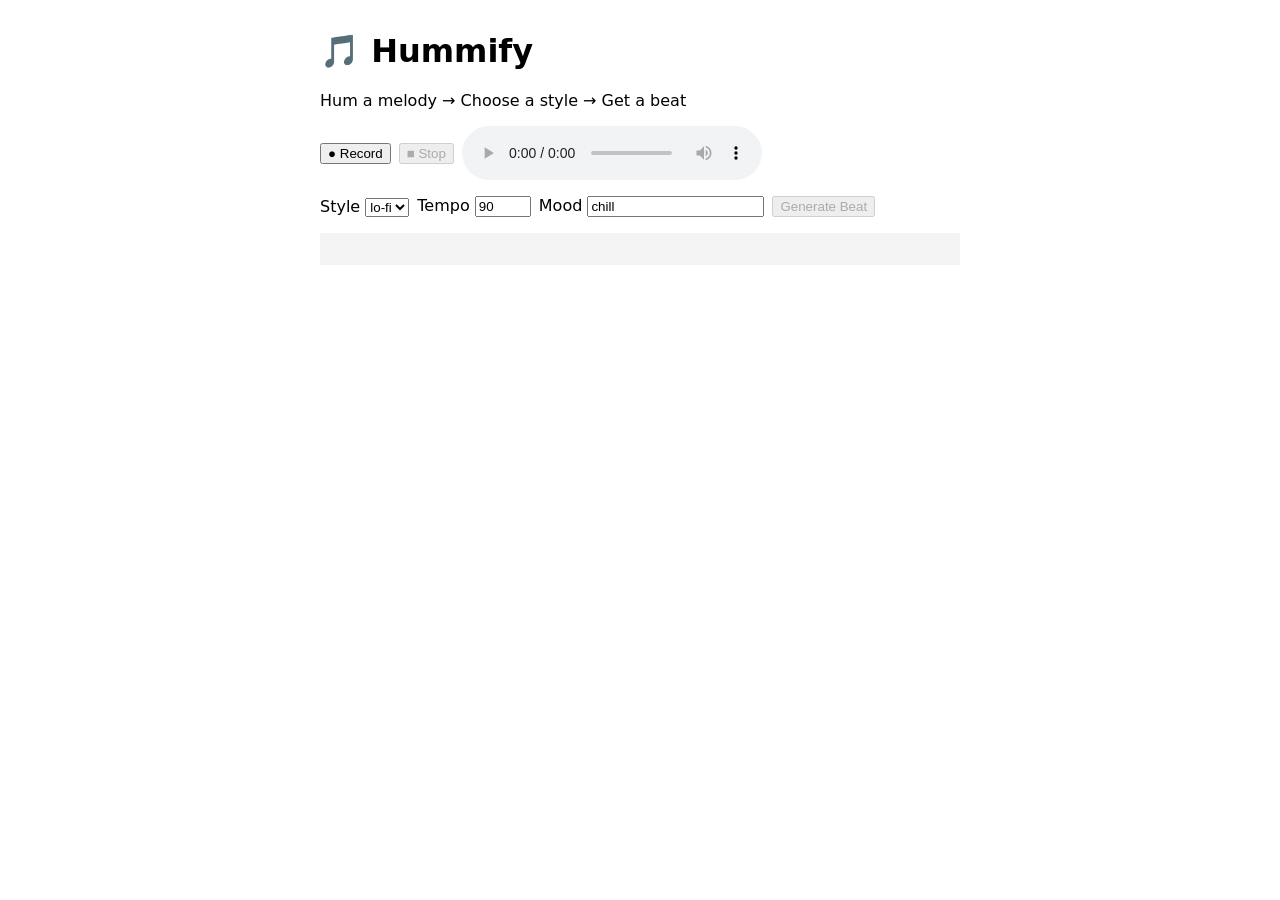
==== frontend/index.html @ a6fd2d47 "Scaffold FastAPI backend + static frontend with real melody extraction" ====
<!doctype html>
<html lang="en">
<head>
  <meta charset="utf-8" />
  <meta name="viewport" content="width=device-width, initial-scale=1" />
  <title>Hummify — Hum → Style → Beat</title>
  <link rel="stylesheet" href="./styles.css" />
</head>
<body>
  <main>
    <h1>🎵 Hummify</h1>
    <p>Hum a melody → Choose a style → Get a beat</p>
    <section>
      <button id="recordBtn">● Record</button>
      <button id="stopBtn" disabled>■ Stop</button>
      <audio id="preview" controls></audio>
    </section>
    <section>
      <label>Style <select id="style"></select></label>
      <label>Tempo <input id="tempo" type="number" value="90" min="60" max="180" /></label>
      <label>Mood <input id="mood" type="text" value="chill" /></label>
      <button id="generateBtn" disabled>Generate Beat</button>
    </section>
    <pre id="output"></pre>
  </main>
  <script type="module" src="./app.js"></script>
</body>
</html>
---- frontend/styles.css ----
body { font-family: system-ui, sans-serif; max-width: 640px; margin: 2rem auto; padding: 0 1rem; }
section { margin: 1rem 0; display: flex; gap: 0.5rem; align-items: center; flex-wrap: wrap; }
pre { background: #f4f4f4; padding: 1rem; white-space: pre-wrap; }
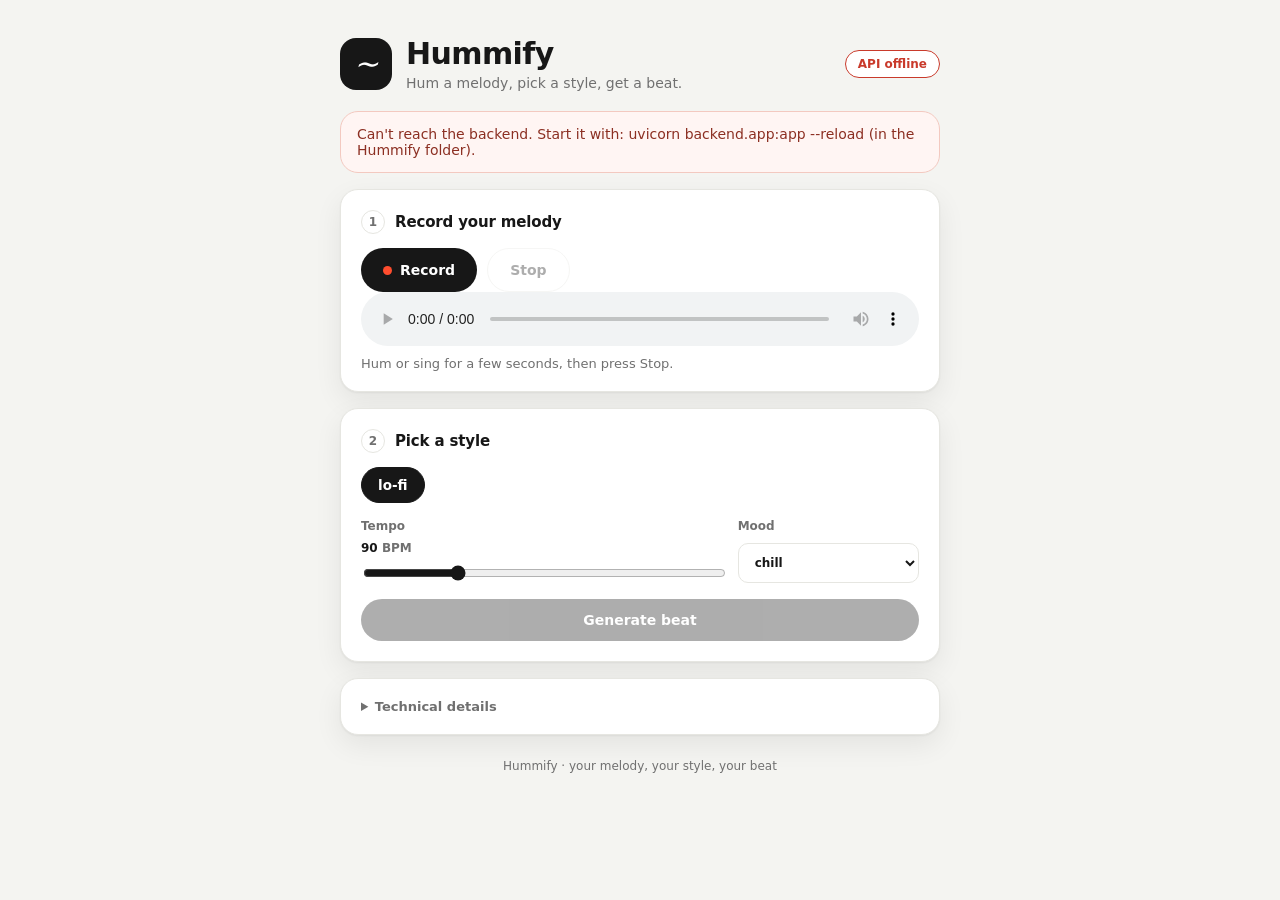
==== commit de79d12f: "Render style-based beats to WAV with audio serving, friendly UI rework" ====
--- a/frontend/index.html
+++ b/frontend/index.html
@@ -7,21 +7,58 @@
   <link rel="stylesheet" href="./styles.css" />
 </head>
 <body>
-  <main>
-    <h1>🎵 Hummify</h1>
-    <p>Hum a melody → Choose a style → Get a beat</p>
-    <section>
-      <button id="recordBtn">● Record</button>
-      <button id="stopBtn" disabled>■ Stop</button>
+  <main class="wrap">
+    <header class="hero">
+      <div class="logo" aria-hidden="true">~</div>
+      <div>
+        <h1>Hummify</h1>
+        <p class="tagline">Hum a melody, pick a style, get a beat.</p>
+      </div>
+      <span id="apiStatus" class="status" data-state="checking">connecting…</span>
+    </header>
+
+    <div id="banner" class="banner" hidden></div>
+
+    <section class="card">
+      <div class="step"><span class="num">1</span><h2>Record your melody</h2><span id="recTimer" class="timer" hidden>0:00</span></div>
+      <div class="row">
+        <button id="recordBtn" class="btn record"><span class="dot" aria-hidden="true"></span>Record</button>
+        <button id="stopBtn" class="btn ghost" disabled>Stop</button>
+      </div>
       <audio id="preview" controls></audio>
+      <p class="hint">Hum or sing for a few seconds, then press Stop.</p>
     </section>
-    <section>
-      <label>Style <select id="style"></select></label>
-      <label>Tempo <input id="tempo" type="number" value="90" min="60" max="180" /></label>
-      <label>Mood <input id="mood" type="text" value="chill" /></label>
-      <button id="generateBtn" disabled>Generate Beat</button>
+
+    <section class="card">
+      <div class="step"><span class="num">2</span><h2>Pick a style</h2></div>
+      <div id="style" class="chips" role="radiogroup" aria-label="Music style"></div>
+      <div class="controls">
+        <label class="field">Tempo <span><output id="tempoVal" for="tempo">90</output> BPM</span>
+          <input id="tempo" type="range" min="60" max="180" value="90" />
+        </label>
+        <label class="field">Mood
+          <select id="mood">
+            <option>chill</option><option>smooth</option><option>dark</option>
+            <option>bright</option><option>energetic</option><option>driving</option>
+          </select>
+        </label>
+      </div>
+      <button id="generateBtn" class="btn primary" disabled>Generate beat</button>
     </section>
-    <pre id="output"></pre>
+
+    <section id="resultCard" class="card result" hidden>
+      <div class="step"><span class="num">3</span><h2>Your beat</h2></div>
+      <p id="resultMeta" class="meta"></p>
+      <audio id="beat" controls></audio>
+      <a id="download" class="btn ghost" download="hummify-beat.wav">Download WAV</a>
+    </section>
+
+    <details class="card details">
+      <summary>Technical details</summary>
+      <pre id="output">Ready.</pre>
+    </details>
+
+    <footer class="foot">Hummify · your melody, your style, your beat</footer>
   </main>
   <script type="module" src="./app.js"></script>
 </body>
--- a/frontend/styles.css
+++ b/frontend/styles.css
@@ -1,3 +1,136 @@
-body { font-family: system-ui, sans-serif; max-width: 640px; margin: 2rem auto; padding: 0 1rem; }
-section { margin: 1rem 0; display: flex; gap: 0.5rem; align-items: center; flex-wrap: wrap; }
-pre { background: #f4f4f4; padding: 1rem; white-space: pre-wrap; }
+:root {
+  --bg: #f4f4f1;
+  --card: #ffffff;
+  --ink: #171717;
+  --muted: #707070;
+  --line: #e6e6e1;
+  --accent: #ff4d2e;
+  --green: #1a7f4b;
+  --red: #c93a2b;
+  --radius: 18px;
+  --shadow: 0 1px 2px rgba(0, 0, 0, 0.05), 0 10px 28px rgba(0, 0, 0, 0.07);
+}
+
+* { box-sizing: border-box; }
+
+body {
+  margin: 0;
+  font-family: ui-sans-serif, system-ui, -apple-system, "Segoe UI", Roboto, sans-serif;
+  background: var(--bg);
+  color: var(--ink);
+  -webkit-font-smoothing: antialiased;
+}
+
+.wrap { max-width: 640px; margin: 0 auto; padding: 36px 20px 64px; }
+
+/* hero */
+.hero { display: flex; align-items: center; gap: 14px; margin-bottom: 20px; }
+.logo {
+  width: 52px; height: 52px; flex: none;
+  display: grid; place-items: center;
+  font-size: 30px; font-style: italic; color: #fff;
+  background: var(--ink); border-radius: 16px;
+}
+.hero h1 { margin: 0; font-size: 30px; letter-spacing: -0.02em; }
+.tagline { margin: 4px 0 0; color: var(--muted); font-size: 14px; }
+.status {
+  margin-left: auto; flex: none;
+  font-size: 12px; font-weight: 650;
+  border: 1px solid var(--line); border-radius: 999px;
+  padding: 6px 12px; background: var(--card); color: var(--muted);
+}
+.status[data-state="online"] { color: var(--green); border-color: currentColor; }
+.status[data-state="offline"] { color: var(--red); border-color: currentColor; }
+
+/* banner */
+.banner {
+  border-radius: var(--radius);
+  background: #fff5f3; border: 1px solid #f3c9c0; color: #8c2f22;
+  padding: 14px 16px; font-size: 14px; margin-bottom: 16px;
+}
+
+/* cards */
+.card {
+  background: var(--card);
+  border: 1px solid var(--line);
+  border-radius: var(--radius);
+  box-shadow: var(--shadow);
+  padding: 20px;
+  margin-bottom: 16px;
+}
+.step { display: flex; align-items: center; gap: 10px; margin-bottom: 14px; }
+.step h2 { margin: 0; font-size: 15px; font-weight: 650; letter-spacing: -0.01em; }
+.num {
+  width: 24px; height: 24px; flex: none;
+  display: grid; place-items: center;
+  font-size: 12px; font-weight: 700; color: var(--muted);
+  border: 1px solid var(--line); border-radius: 999px;
+}
+.timer {
+  margin-left: auto; font-variant-numeric: tabular-nums;
+  font-size: 13px; font-weight: 650; color: var(--accent);
+}
+.hint { margin: 10px 0 0; font-size: 13px; color: var(--muted); }
+.meta { margin: 0 0 10px; font-size: 13px; font-weight: 600; color: var(--muted); }
+
+.row { display: flex; gap: 10px; }
+.controls { display: grid; grid-template-columns: 2fr 1fr; gap: 14px; margin-bottom: 16px; }
+@media (max-width: 520px) { .controls { grid-template-columns: 1fr; } }
+
+/* style chips */
+.chips { display: flex; flex-wrap: wrap; gap: 8px; margin-bottom: 16px; }
+.chip {
+  appearance: none; border: 1px solid var(--line); background: #fff;
+  border-radius: 999px; padding: 9px 16px;
+  font: inherit; font-size: 13.5px; font-weight: 600; color: var(--ink);
+  cursor: pointer;
+}
+.chip:hover { border-color: var(--ink); }
+.chip.on { background: var(--ink); border-color: var(--ink); color: #fff; }
+
+/* fields */
+.field { display: grid; gap: 8px; font-size: 12px; font-weight: 650; color: var(--muted); }
+.field span { font-weight: 600; }
+.field output { font-variant-numeric: tabular-nums; color: var(--ink); }
+select, input[type="text"] {
+  font: inherit; color: var(--ink);
+  border: 1px solid var(--line); border-radius: 10px;
+  padding: 10px 12px; background: #fff; width: 100%;
+}
+input[type="range"] { width: 100%; accent-color: var(--ink); }
+select:focus-visible, input:focus-visible, button:focus-visible, a:focus-visible {
+  outline: 2px solid var(--ink); outline-offset: 2px;
+}
+
+/* buttons */
+.btn {
+  appearance: none; border: 0; border-radius: 999px;
+  padding: 13px 22px; font: inherit; font-size: 14px; font-weight: 650;
+  cursor: pointer; display: inline-flex; align-items: center; gap: 8px;
+  text-decoration: none; transition: transform 0.05s ease, opacity 0.15s ease;
+}
+.btn:active { transform: scale(0.98); }
+.btn:disabled { opacity: 0.35; cursor: not-allowed; }
+.record { background: var(--ink); color: #fff; }
+.record .dot { width: 9px; height: 9px; border-radius: 999px; background: var(--accent); }
+body.recording .record .dot { animation: pulse 1s ease-in-out infinite; }
+@keyframes pulse { 50% { opacity: 0.2; } }
+.ghost { background: transparent; border: 1px solid var(--line); color: var(--ink); }
+.primary { background: var(--ink); color: #fff; width: 100%; justify-content: center; }
+body.generating .primary { opacity: 0.6; cursor: wait; }
+
+audio { width: 100%; display: block; }
+#beat { margin-bottom: 12px; }
+#download:not([href]) { display: none; }
+.result:not([hidden]) { border-color: var(--ink); }
+
+.details summary { cursor: pointer; font-size: 13px; font-weight: 650; color: var(--muted); }
+.details pre {
+  margin: 12px 0 0; padding: 14px;
+  background: #101010; color: #d7d7d7;
+  border-radius: 10px; font-size: 12px;
+  white-space: pre-wrap; word-break: break-word;
+  max-height: 220px; overflow: auto;
+}
+
+.foot { text-align: center; color: var(--muted); font-size: 12px; margin-top: 24px; }
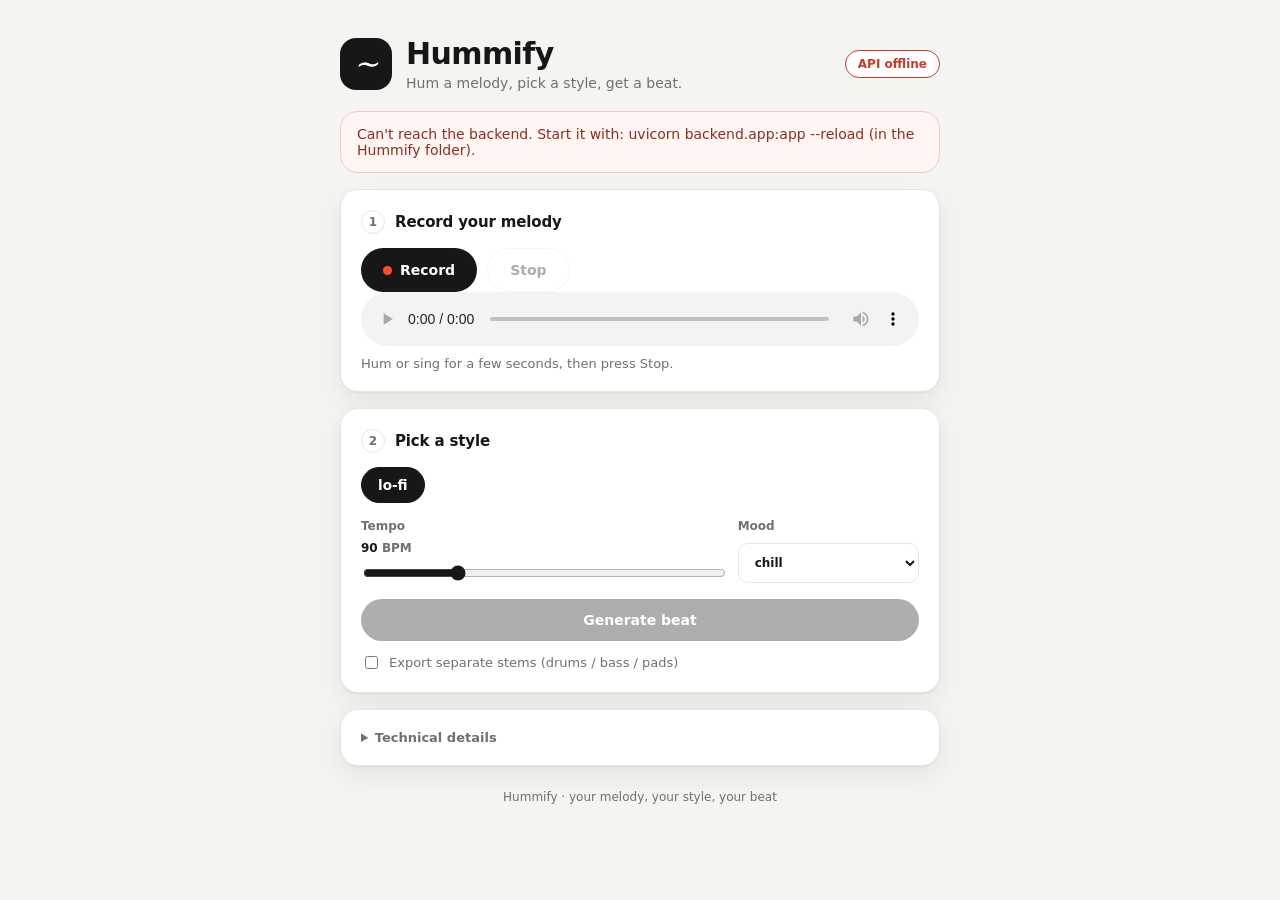
==== commit f26949c9: "Seeded beat variations with regenerate + stem export" ====
--- a/frontend/index.html
+++ b/frontend/index.html
@@ -44,13 +44,19 @@
         </label>
       </div>
       <button id="generateBtn" class="btn primary" disabled>Generate beat</button>
+      <label class="check"><input id="stems" type="checkbox" /> Export separate stems (drums / bass / pads)</label>
     </section>
 
     <section id="resultCard" class="card result" hidden>
       <div class="step"><span class="num">3</span><h2>Your beat</h2></div>
       <p id="resultMeta" class="meta"></p>
       <audio id="beat" controls></audio>
-      <a id="download" class="btn ghost" download="hummify-beat.wav">Download WAV</a>
+      <div class="row between">
+        <a id="download" class="btn ghost" download="hummify-beat.wav">Download WAV</a>
+        <button id="regenBtn" class="btn ghost">Regenerate</button>
+      </div>
+      <ol id="versions" class="versions"></ol>
+      <div id="stemLinks" class="chips stems" hidden></div>
     </section>
 
     <details class="card details">
--- a/frontend/styles.css
+++ b/frontend/styles.css
@@ -74,6 +74,9 @@
 .meta { margin: 0 0 10px; font-size: 13px; font-weight: 600; color: var(--muted); }
 
 .row { display: flex; gap: 10px; }
+.row.between { justify-content: space-between; margin-top: 4px; }
+.versions { margin: 12px 0 0; padding-left: 20px; font-size: 13px; display: grid; gap: 4px; }
+.versions a { color: var(--ink); }
 .controls { display: grid; grid-template-columns: 2fr 1fr; gap: 14px; margin-bottom: 16px; }
 @media (max-width: 520px) { .controls { grid-template-columns: 1fr; } }
 
@@ -117,6 +120,10 @@
 @keyframes pulse { 50% { opacity: 0.2; } }
 .ghost { background: transparent; border: 1px solid var(--line); color: var(--ink); }
 .primary { background: var(--ink); color: #fff; width: 100%; justify-content: center; }
+.check { display: flex; align-items: center; gap: 8px; margin-top: 12px; font-size: 13px; color: var(--muted); cursor: pointer; }
+.check input { accent-color: var(--ink); width: auto; }
+.stems { margin-top: 12px; }
+.stem { text-decoration: none; font-size: 12.5px; padding: 7px 13px; }
 body.generating .primary { opacity: 0.6; cursor: wait; }
 
 audio { width: 100%; display: block; }
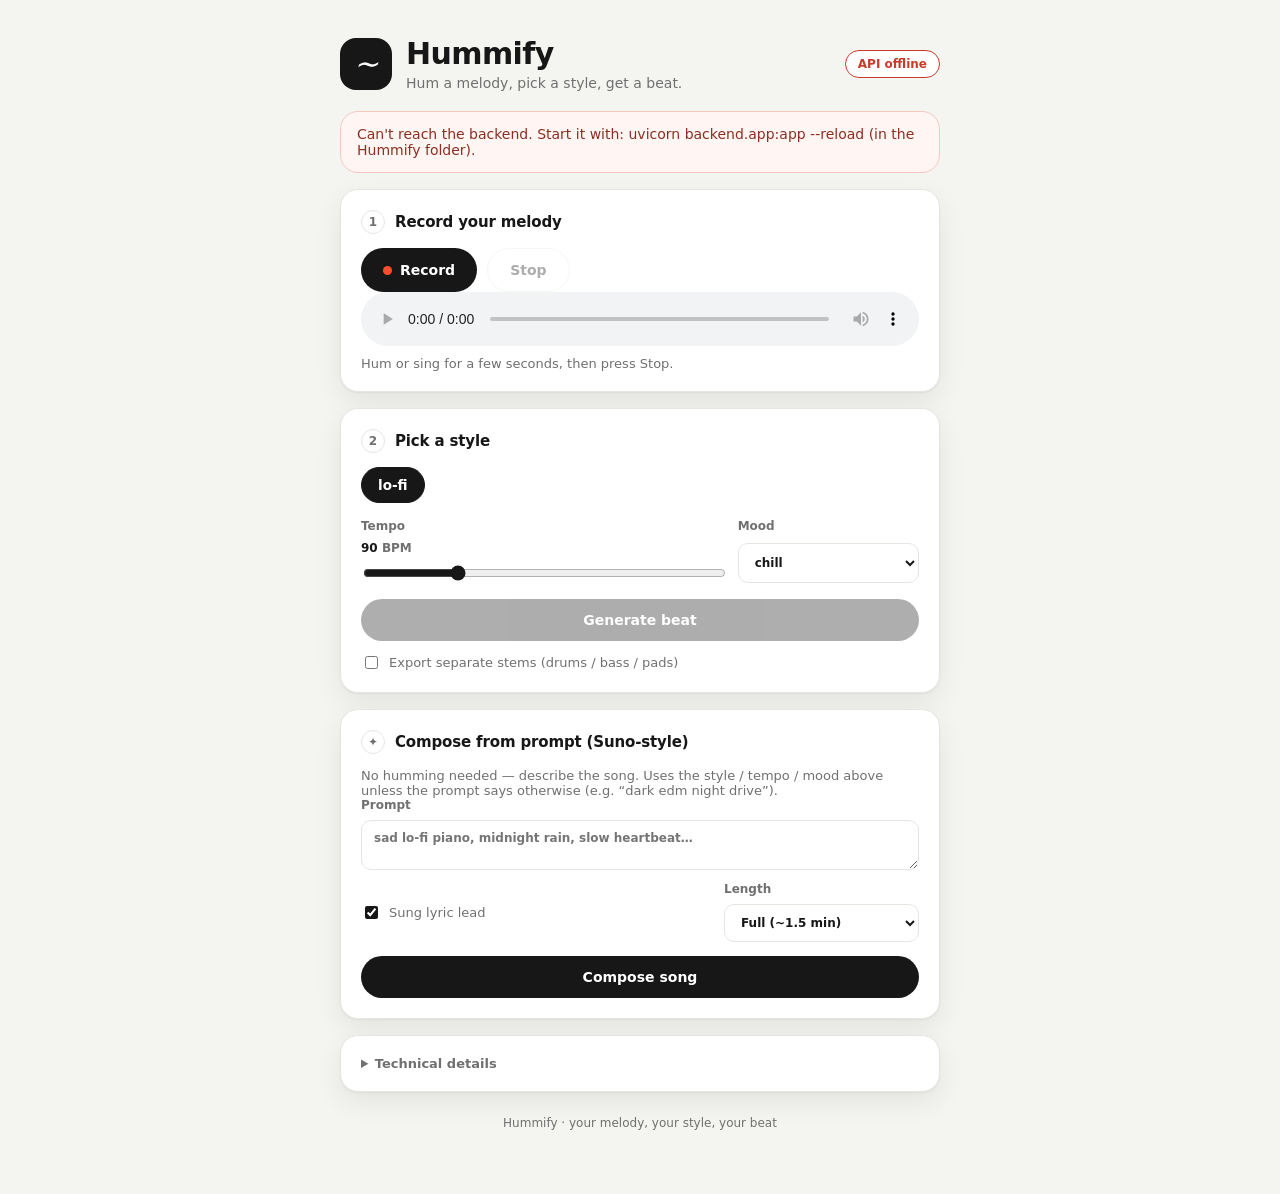
==== commit d9570d57: "Suno-lite compose: prompt to full song with lyrics and vocal lead" ====
--- a/frontend/index.html
+++ b/frontend/index.html
@@ -47,6 +47,34 @@
       <label class="check"><input id="stems" type="checkbox" /> Export separate stems (drums / bass / pads)</label>
     </section>
 
+    <section class="card">
+      <div class="step"><span class="num">✦</span><h2>Compose from prompt (Suno-style)</h2></div>
+      <p class="hint">No humming needed — describe the song. Uses the style / tempo / mood above unless the prompt says otherwise (e.g. “dark edm night drive”).</p>
+      <label class="field">Prompt
+        <textarea id="prompt" rows="2" placeholder="sad lo-fi piano, midnight rain, slow heartbeat…"></textarea>
+      </label>
+      <div class="row song-opts">
+        <label class="check"><input id="vocalsBox" type="checkbox" checked /> Sung lyric lead</label>
+        <label class="field inline">Length
+          <select id="songLength">
+            <option value="full">Full (~1.5 min)</option>
+            <option value="short">Short preview (~15 s)</option>
+          </select>
+        </label>
+      </div>
+      <button id="composeBtn" class="btn primary">Compose song</button>
+      <div id="songResult" hidden>
+        <p id="songMeta" class="meta"></p>
+        <audio id="song" controls></audio>
+        <div class="row between">
+          <a id="songDownload" class="btn ghost">Download WAV</a>
+          <button id="songRemixBtn" class="btn ghost">Remix</button>
+        </div>
+        <p id="songStruct" class="meta structure"></p>
+        <pre id="lyrics" class="lyrics"></pre>
+      </div>
+    </section>
+
     <section id="resultCard" class="card result" hidden>
       <div class="step"><span class="num">3</span><h2>Your beat</h2></div>
       <p id="resultMeta" class="meta"></p>
--- a/frontend/styles.css
+++ b/frontend/styles.css
@@ -95,11 +95,24 @@
 .field { display: grid; gap: 8px; font-size: 12px; font-weight: 650; color: var(--muted); }
 .field span { font-weight: 600; }
 .field output { font-variant-numeric: tabular-nums; color: var(--ink); }
-select, input[type="text"] {
+select, input[type="text"], textarea {
   font: inherit; color: var(--ink);
   border: 1px solid var(--line); border-radius: 10px;
   padding: 10px 12px; background: #fff; width: 100%;
 }
+textarea { resize: vertical; margin-bottom: 12px; }
+.song-opts { align-items: center; justify-content: space-between; margin-bottom: 14px; }
+.song-opts .check { margin-top: 0; }
+.field.inline { min-width: 170px; }
+.lyrics {
+  margin: 12px 0 0; padding: 14px;
+  background: #101010; color: #d7d7d7;
+  border-radius: 10px; font-size: 12.5px; line-height: 1.6;
+  white-space: pre-wrap; word-break: break-word;
+  max-height: 260px; overflow: auto;
+}
+.structure { margin-top: 10px; }
+#song { margin: 8px 0 12px; }
 input[type="range"] { width: 100%; accent-color: var(--ink); }
 select:focus-visible, input:focus-visible, button:focus-visible, a:focus-visible {
   outline: 2px solid var(--ink); outline-offset: 2px;
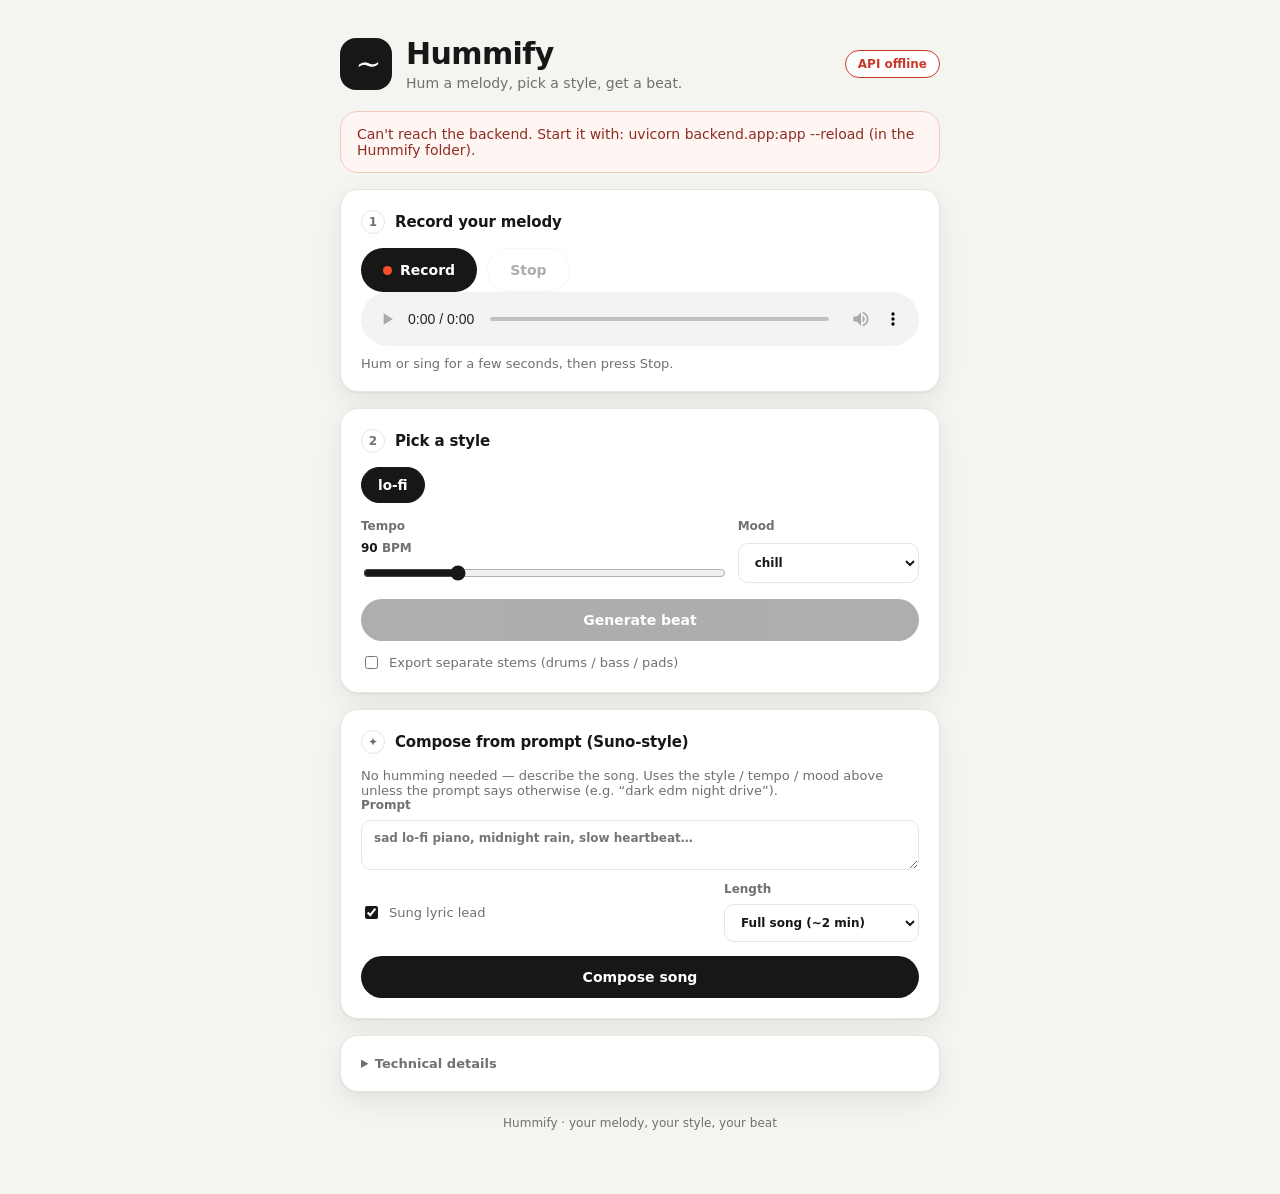
==== commit 0d568fac: "Bigger songs: 48-bar arc with bridge and finale, richer arrangement, 8-bar beats" ====
--- a/frontend/index.html
+++ b/frontend/index.html
@@ -57,7 +57,7 @@
         <label class="check"><input id="vocalsBox" type="checkbox" checked /> Sung lyric lead</label>
         <label class="field inline">Length
           <select id="songLength">
-            <option value="full">Full (~1.5 min)</option>
+            <option value="full">Full song (~2 min)</option>
             <option value="short">Short preview (~15 s)</option>
           </select>
         </label>
